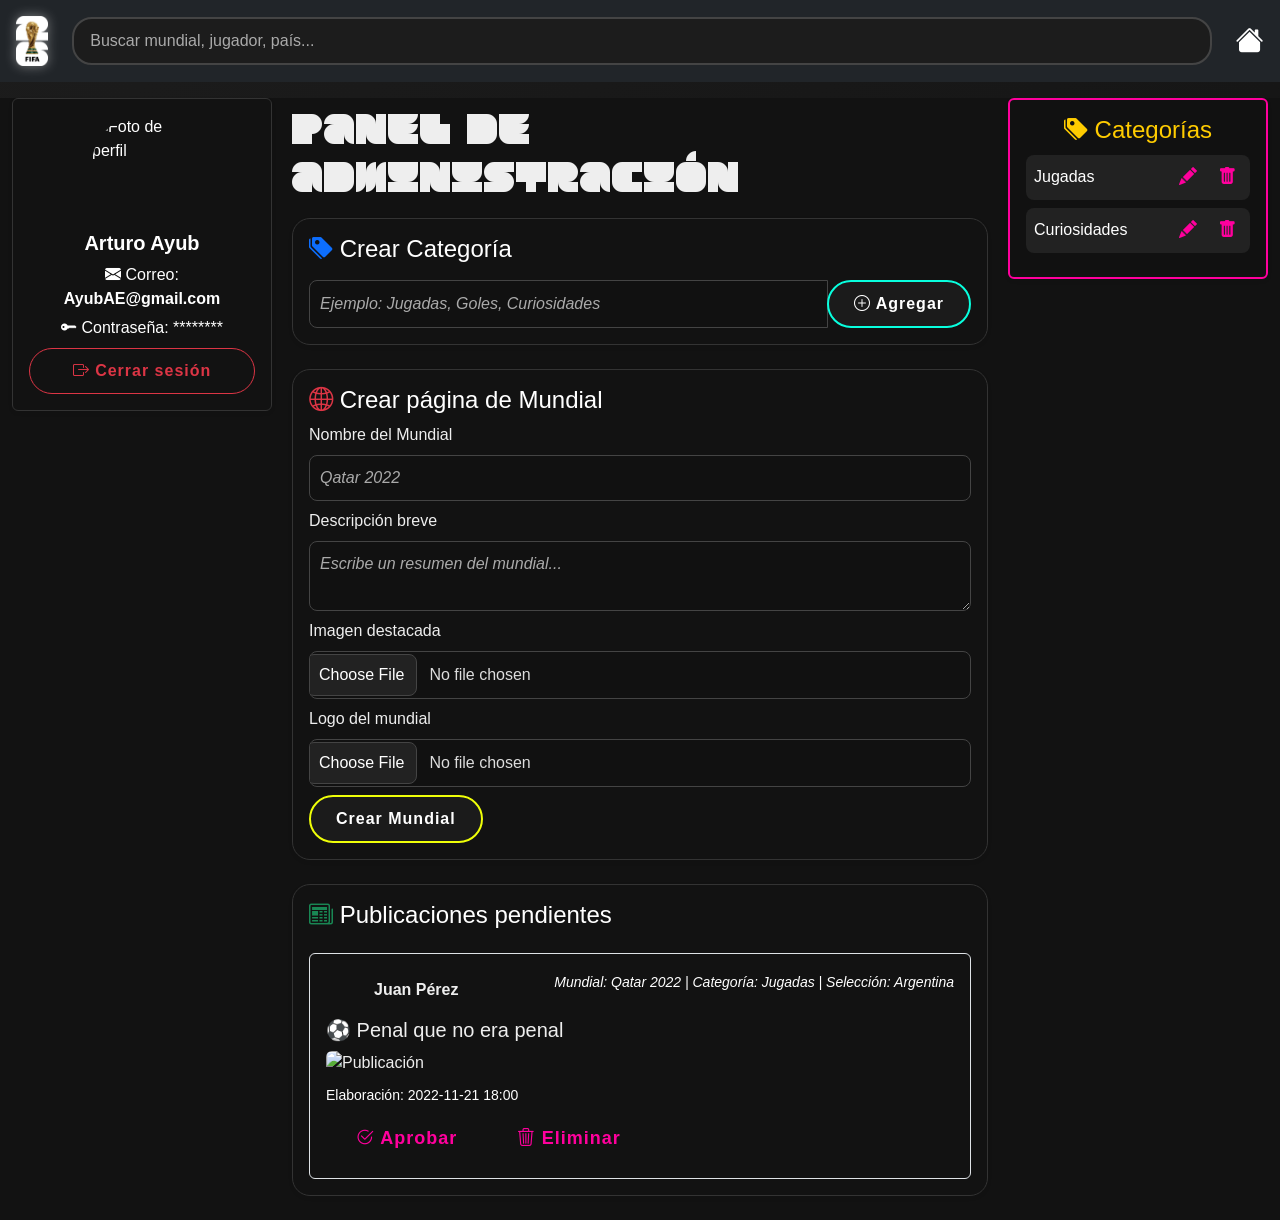
==== Admin.html @ 7e62f807 "subida inicial" ====
<!DOCTYPE html>
<html lang="es">

<head>
  <meta charset="UTF-8">
  <meta name="viewport" content="width=device-width, initial-scale=1.0">
  <title>Administrador</title>
  <link rel="stylesheet" href="css/bootstrap.css">
  <link rel="stylesheet" href="https://cdn.jsdelivr.net/npm/bootstrap-icons@1.11.3/font/bootstrap-icons.css">
  <link rel="stylesheet" href="css/Admin.css">
</head>

<body>

  <!-- HEADER -->
  <header class="d-flex justify-content-between align-items-center p-3 bg-dark text-white">
    <div class="logo">
      <img src="img/2.png" alt="Logo Mundial" style="height:50px;">
    </div>
    <div class="flex-grow-1 mx-4">
      <input type="text" class="form-control buscador" placeholder="Buscar mundial, jugador, país...">
    </div>
    <div class="inicio">
      <a href="index.html" class="text-white"><i class="bi bi-house-fill fs-3"></i></a>
    </div>
  </header>

  <!-- MENSAJES Y TOAST -->
  <div class="container mt-3" id="mensajes"></div>
  <div class="toast-container position-fixed top-0 end-0 p-3" id="toastContainer" style="z-index:2000;"></div>

  <!-- GRID PRINCIPAL -->
  <main class="admin-grid container-fluid">

    <!-- INFO DEL ADMINISTRADOR-->
    <aside class="sidebar p-3 rounded shadow-sm">
      <img src="https://upload.wikimedia.org/wikipedia/commons/c/c7/Arturo-elias-ayub_%28cropped%29.jpg"
        alt="Foto de perfil" class="perfil rounded-circle mb-3" style="width:100px;height:100px;">
      <h5 class="fw-bold">Arturo Ayub</h5>
      <p><i class="bi bi-envelope-fill"></i> Correo: <span class="fw-semibold">AyubAE@gmail.com</span></p>
      <p><i class="bi bi-key-fill"></i> Contraseña: ********</p>
      <button class="btn btn-outline-danger w-100 mt-2" onclick="cerrarSesion()">
        <i class="bi bi-box-arrow-right"></i> Cerrar sesión
      </button>
    </aside>

    <section class="contenido">
      <h1 class="mb-4">Panel de Administración</h1>

      <!-- Crear Categoría -->
      <div class="card p-3 mb-4 shadow-sm">
        <h4><i class="bi bi-tags-fill text-primary"></i> Crear Categoría</h4>
        <div class="input-group mt-2">
          <input type="text" class="form-control" placeholder="Ejemplo: Jugadas, Goles, Curiosidades">
          <button class="btn btn-success" onclick="crearCategoria()">
            <i class="bi bi-plus-circle"></i> Agregar
          </button>
        </div>
      </div>

      <!-- Crear Mundial -->
      <div class="card p-3 mb-4 shadow-sm">
        <h4><i class="bi bi-globe2 text-danger"></i> Crear página de Mundial</h4>
        <form>
          <div class="mb-2">
            <label class="form-label">Nombre del Mundial</label>
            <input type="text" class="form-control" placeholder="Qatar 2022">
          </div>
          <div class="mb-2">
            <label class="form-label">Descripción breve</label>
            <textarea class="form-control" rows="2" placeholder="Escribe un resumen del mundial..."></textarea>
          </div>
          <div class="mb-2">
            <label class="form-label">Imagen destacada</label>
            <input type="file" class="form-control" accept=".png, .jpg, .jpeg">
          </div>
          <div class="mb-2">
            <label class="form-label">Logo del mundial</label>
            <input type="file" class="form-control" accept=".png, .jpg, .jpeg">
          </div>
          <button type="button" class="btn btn-primary" onclick="crearMundial()">Crear Mundial</button>
        </form>
      </div>

      <!-- Publicaciones pendientes -->
      <div class="card p-3 mb-4 shadow-sm">
        <h4><i class="bi bi-newspaper text-success"></i> Publicaciones pendientes</h4>
        <div class="card-publicacion p-3 border rounded mt-3">
          <div class="pub-header d-flex justify-content-between">
            <div class="usuario d-flex align-items-center">
              <div class="avatar rounded-circle me-2"
                style="width:40px;height:40px;background-size:cover;background-image:url('https://i.pinimg.com/736x/79/9e/10/799e104095a372e5dfef0f0bb4b37b97.jpg');">
              </div>
              <span class="fw-semibold">Juan Pérez</span>
            </div>
            <div class="detalle text-muted">
              <small>Mundial: Qatar 2022 | Categoría: Jugadas | Selección: Argentina</small>
            </div>
          </div>
          <h5 class="mt-2">⚽ Penal que no era penal</h5>
          <div class="media my-2">
            <img src="https://a.espncdn.com/photo/2020/0331/r684914_1296x729_16-9.jpg" alt="Publicación"
              class="img-fluid rounded">
          </div>
          <div class="fechas text-muted mb-2">
            <small>Elaboración: 2022-11-21 18:00</small>
          </div>
          <div class="acciones">
            <button class="btn btn-success btn-sm" onclick="aprobarPublicacion(this)">
              <i class="bi bi-check2-circle"></i> Aprobar
            </button>
            <button class="btn btn-danger btn-sm" onclick="eliminarPublicacion(this)">
              <i class="bi bi-trash3"></i> Eliminar
            </button>
          </div>
        </div>
      </div>

    </section>
    <!-- CATEGORÍAS -->
    <aside class="categorias-box p-3 rounded shadow-sm">
      <h4><i class="bi bi-tags-fill"></i> Categorías</h4>
      <ul id="listaCategorias">
        <li>
          <span class="categoria-nombre">Jugadas</span>
          <div class="acciones">
            <button class="btn-editar"><i class="bi bi-pencil-fill"></i></button>
            <button class="btn-eliminar"><i class="bi bi-trash-fill"></i></button>
          </div>
        </li>
        <li>
          <span class="categoria-nombre">Curiosidades</span>
          <div class="acciones">
            <button class="btn-editar"><i class="bi bi-pencil-fill"></i></button>
            <button class="btn-eliminar"><i class="bi bi-trash-fill"></i></button>
          </div>
        </li>
      </ul>
    </aside>

    <!-- CONTENIDO PRINCIPAL -->

  </main>

  <!-- JS -->
  <script src="js/Admin.js"></script>
  <script src="https://cdn.jsdelivr.net/npm/@popperjs/core@2.11.8/dist/umd/popper.min.js"></script>
  <script src="https://cdn.jsdelivr.net/npm/bootstrap@5.3.3/dist/js/bootstrap.min.js"></script>
</body>
</html>
---- css/Admin.css ----
body {
  margin: 0;
  padding: 0;
  font-family: 'Segoe UI', Tahoma, Geneva, Verdana, sans-serif;
  background: linear-gradient(135deg, #1c1c1c, #111);
  color: #252525;
}

/* FUENTE FIFA */
@font-face {
  font-family: 'fifa-26';
  src: url('Fuentes/fifa-26.ttf');
  font-weight: normal;
  font-style: normal;
}

h1 {
  font-family: 'fifa-26';
}

/* HEADER */
header {
  background: transparent;
  padding: 20px 40px;
  display: flex;
  align-items: center;
  justify-content: space-between;
  backdrop-filter: blur(8px);
  -webkit-backdrop-filter: blur(8px);
}

header .logo img {
  max-height: 55px;
  filter: drop-shadow(0 0 6px rgba(255,255,255,0.4));
  transition: transform 0.3s ease;
}
header .logo img:hover {
  transform: scale(1.05);
}

header .form-control {
  background-color: #1c1c1c;
  color: #f1f1f1;
  border: 2px solid #444;
  border-radius: 20px;
  padding: 10px 16px;
  transition: border-color .25s ease, color .25s ease, box-shadow .25s ease;
}
header .form-control::placeholder { color: #aaa; }
header .form-control:focus {
  color: #00ffcc;
  border-color: #00ffcc !important;
  background-color: #1c1c1c;
  outline: none;
  box-shadow: 0 0 12px rgba(0,255,178,0.6) !important;
}

.inicio i {
  font-size: 1.8rem;
  cursor: pointer;
  color: #ffffff;
  transition: transform 0.2s ease, color 0.3s ease;
}
.inicio i:hover { transform: scale(1.2); color: #00c3ff; }

/* NAV */
nav a {
  color: #fff;
  text-decoration: none;
  margin: 0 15px;
  font-weight: 600;
  position: relative;
  transition: color 0.3s ease;
}
nav a::after {
  content: '';
  position: absolute;
  width: 0%;
  height: 2px;
  bottom: -4px;
  left: 0;
  background: #00ffb2;
  transition: width 0.3s ease;
}
nav a:hover { color: #00ffb2; }
nav a:hover::after { width: 100%; }

/* LAYOUT GRID */
.admin-grid {
  display: grid;
  grid-template-columns: 260px 1fr 260px; /* sidebar - contenido - categorias */
  gap: 20px;
  align-items: start;
  background-color: #121212;
  color: #ffffff;
}


aside {
  background: #1a1a1a;
  color: #fff;
  padding: 16px;
  box-shadow: 0 0 10px rgba(255,255,255,0.05);
}
.aside h5{
  align-content: center;
}
/* SIDEBAR */
.sidebar {
  grid-column: 1;
  position: sticky;
  top: 70px; /* ajustado al header */
  height: fit-content;
  background: #121212;
  border: 1px solid #333;
  border-radius: 12px;
  box-shadow: 0 0 12px rgba(0,255,178,0.15);
}
.sidebar h5 {
    text-align: center;
}
.sidebar img.perfil { display: block; margin: 0 auto 15px; }
.sidebar p { text-align: center; margin: 5px 0; }
.sidebar button { display: block; margin: 15px auto 0; }

/* CONTENIDO */
.contenido {
  grid-column: 2;
  align-self: start;
  margin-top: 0 !important; /* evita que se baje */
}
.contenido h1 { color: #eee; }

/* CARDS */
.card {
  background: #121212;
  border-radius: 18px;
  border: 1px solid #333;
  box-shadow: 0 0 15px rgba(0,255,178,0.2);
  color: #eee;
}
.card h4 { color: #ffffff; }

.detalle.text-muted { color: #ffffff !important; font-style: italic; }
.fechas.text-muted { color: #ffffff !important; font-weight: 500; }

/* FORMULARIOS */
.card input, .card textarea, .card select {
  background: #111;
  color: #fff;
  border: 1px solid #444;
  border-radius: 10px;
  transition: 0.3s;
}
.card input:focus, .card textarea:focus, .card select:focus {
  border-color: #00ffcc;
  box-shadow: 0 0 12px rgba(0,255,178,.5);
  outline: none;
}

.contenido input.form-control::placeholder,
.contenido textarea.form-control::placeholder,
.contenido select.form-control::placeholder {
  color: #aaa;
  font-style: italic;
}
.contenido input.form-control,
.contenido select.form-control,
.contenido textarea.form-control {
  padding: 10px;
  border-radius: 8px;
  border: 1px solid #444;
  background: #111;
  color: #fff;
}
.contenido input.form-control:focus,
.contenido select.form-control:focus,
.contenido textarea.form-control:focus {
  border-color: #ff0080;
  box-shadow: 0 0 10px rgba(255,0,128,.5);
}
.contenido input[type="file"].form-control {
  background: #111;
  color: #ddd;
  border: 1px solid #444;
  padding: 8px;
}
.contenido input[type="file"]::file-selector-button {
  background: #222;
  color: #fff;
  border: 1px solid #444;
  border-radius: 8px;
  padding: 8px 12px;
  cursor: pointer;
  transition: .2s;
}
.contenido input[type="file"]:hover::file-selector-button { background: #333; }

/* BOTONES */
.btn {
  border-radius: 25px !important;
  font-weight: bold;
  transition: 0.3s;
  padding: 10px 25px;
  font-size: 16px;
  cursor: pointer;
  letter-spacing: 1px;
}
.btn-primary {
  background: #1b1b1b;
  border: 2px solid #efff08;
}
.btn-primary:hover {
  background: #efff08; color: #1b1b1b;
  box-shadow: 0 0 12px rgba(2,82,44,0.7);
}
.btn-success {
  background: #1b1b1b;
  border: 2px solid #08ffde;
}
.btn-success:hover {
  background: #08ffde; color: #1b1b1b;
  box-shadow: 0 0 12px rgba(2,82,44,0.7);
}
.btn-danger {
  background: #1b1b1b;
  border: 2px solid #ff08f3;
}
.btn-danger:hover {
  background:#ff08f3; color: #1b1b1b;
  box-shadow: 0 0 12px rgba(255,0,68,.7);
}
.btn-secondary {
  background: #444;
  border: none;
}
.btn-secondary:hover {
  background: #666;
  box-shadow: 0 0 12px rgba(255,255,255,.3);
}

/* CATEGORÍAS */
.categorias-box {
  grid-column: 3;
  position: sticky;
  top: 70px; /* ajustado al header */
  width: 100%;
  max-width: 260px;
  background: #111;
  color: #fff;
  border: 2px solid #ff009d;
  border-radius: 12px;
  padding: 15px;
  box-shadow: 0 0 15px rgba(255,0,157,0.6);
  z-index: 100;
}
.categorias-box h4 {
  color: #ffcc00;
  margin-bottom: 10px;
  text-align: center;
}
.categorias-box ul {
  list-style: none;
  padding: 0;
  margin: 0;
}
.categorias-box li {
  background: #222;
  margin-bottom: 8px;
  padding: 8px;
  border-radius: 8px;
  display: flex;
  justify-content: space-between;
  align-items: center;
  transition: 0.3s;
}
.categorias-box li:hover {
  background: #333;
  box-shadow: 0 0 10px cyan;
}
.categoria-nombre { flex-grow: 1; color: #fff; }
.categorias-box input[type="text"] {
  background:transparent;            /* Fondo negro */
  border: none;                /* Sin bordes */
  border-bottom: 2px solid #ff009d; /* Línea inferior */
  color: #fff;                 /* Texto blanco */
  font-size: 1rem;
  flex-grow: 1;
  padding: 4px 6px;
  outline: none;
  border-radius: 0;
  transition: border-color 0.3s;
}

.categorias-box input[type="text"]:focus {
  border-bottom-color: #00f7ff; /* Al enfocar cambia el color */
}

/* botones editar/eliminar */
.acciones button {
  background: none;
  border: none;
  color: #ff009d;
  font-size: 18px;
  cursor: pointer;
  margin-left: 5px;
  transition: 0.3s;
}
.acciones button:hover { color: #00f7ff; }

/* RESPONSIVIDAD */
@media (max-width: 992px) {
  .admin-grid { grid-template-columns: 1fr; }
  .sidebar, .contenido, .categorias-box {
    grid-column: 1;
    position: relative;
    top: auto;
  }
  .categorias-box { margin-top: 1rem; max-width: none; width: auto; }
}
@media (max-width: 768px) {
  .sidebar { order: -1; margin-bottom: 20px; }
}
@media (max-width: 480px) {
  body { font-size: 14px; }
  .card { padding: 10px; }
  .btn { font-size: 0.85rem; padding: 8px 14px; }
  header .form-control { width: 100%; font-size: 0.9rem; }
}
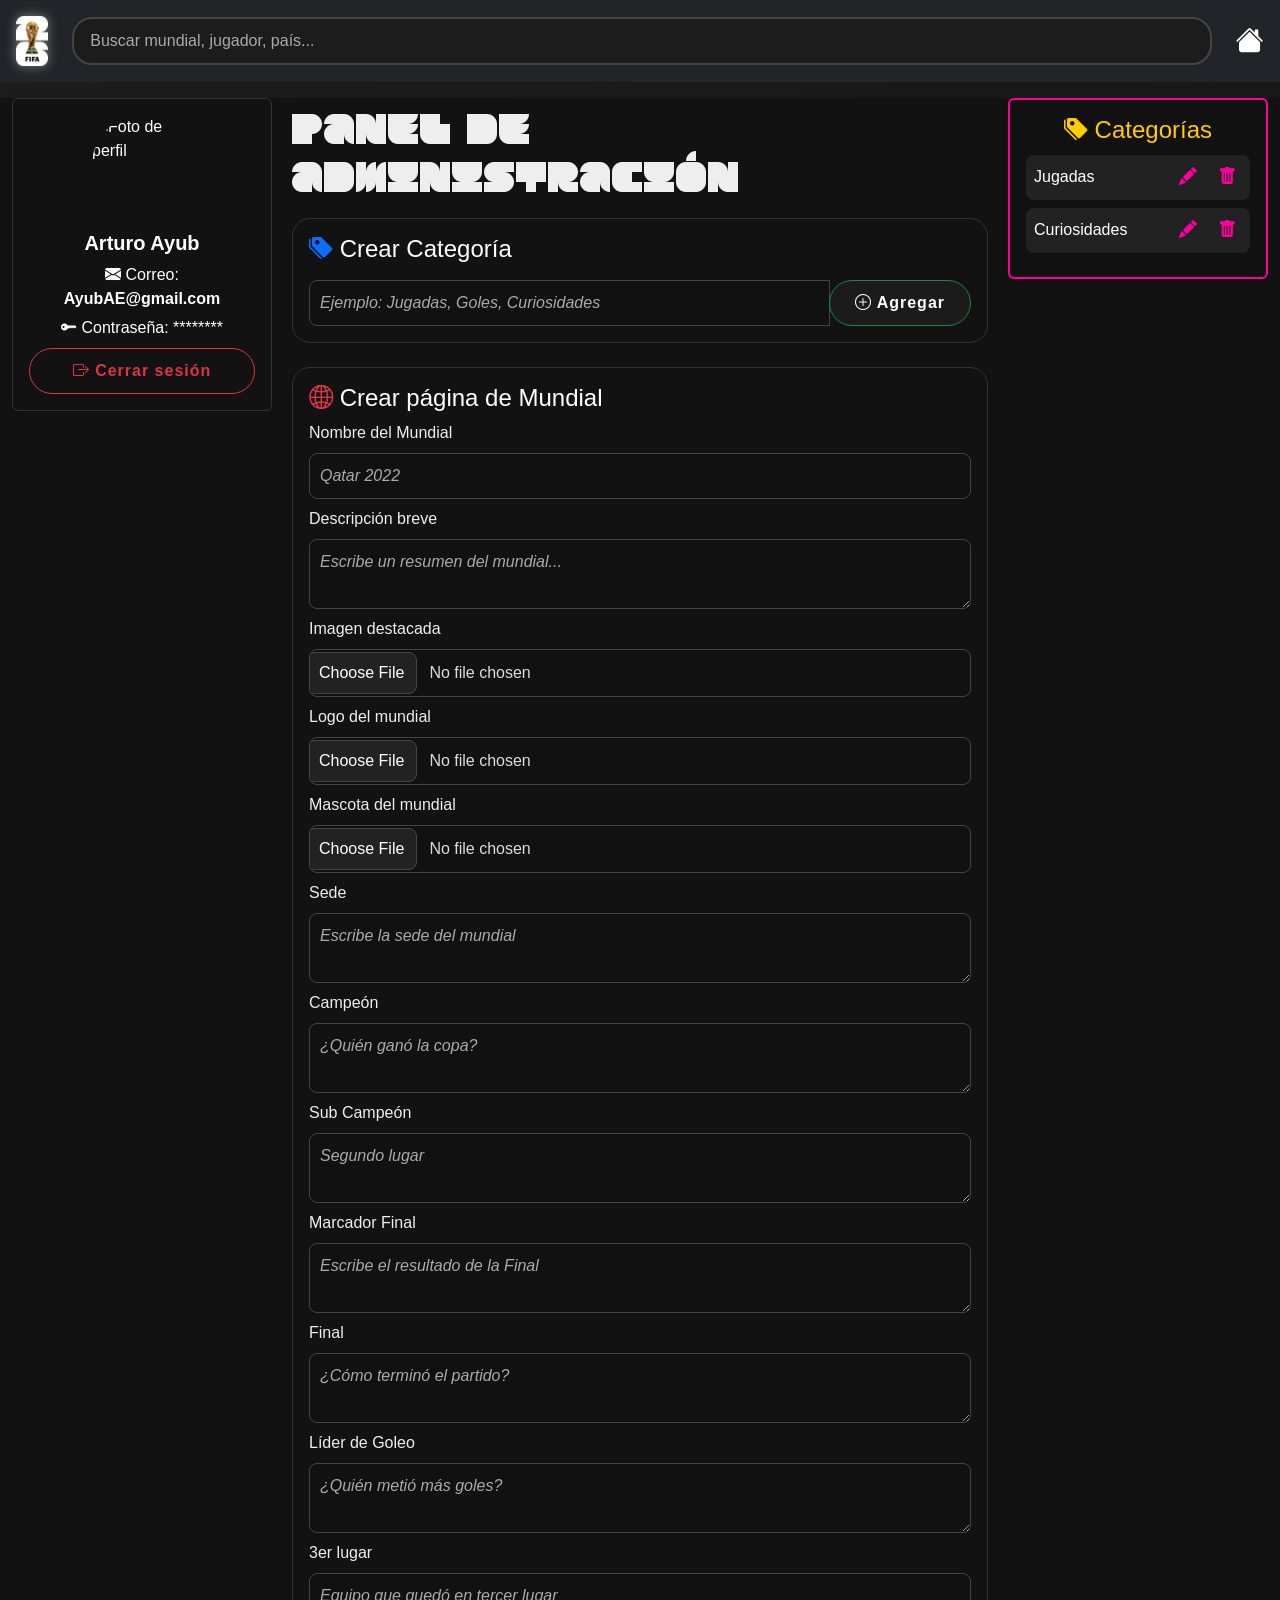
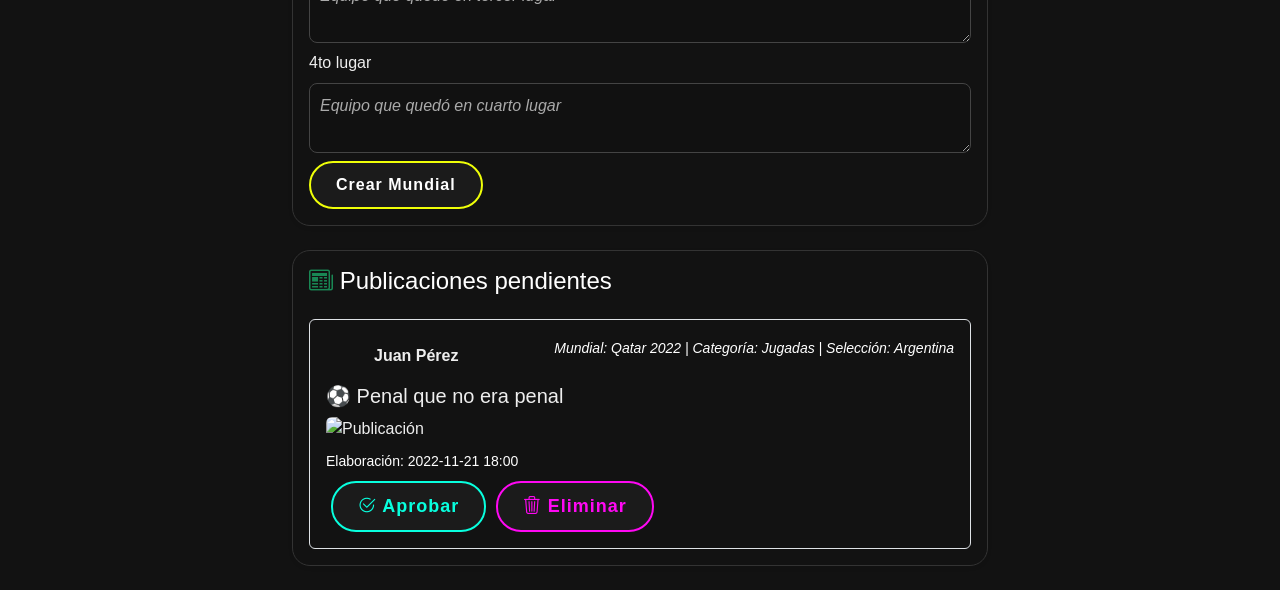
==== commit 58e24463: "Agregué atributos en las páginas del mundial" ====
--- a/Admin.html
+++ b/Admin.html
@@ -78,6 +78,42 @@
             <label class="form-label">Logo del mundial</label>
             <input type="file" class="form-control" accept=".png, .jpg, .jpeg">
           </div>
+          <div class="mb-2">
+            <label class="form-label">Mascota del mundial</label>
+            <input type="file" class="form-control" accept=".png, .jpg, .jpeg">
+          </div>
+          <div class="mb-2">
+            <label class="form-label">Sede</label>
+            <textarea class="form-control" rows="2" placeholder="Escribe la sede del mundial"></textarea>
+          </div>
+          <div class="mb-2">
+            <label class="form-label">Campeón</label>
+            <textarea class="form-control" rows="2" placeholder="¿Quién ganó la copa?"></textarea>
+          </div>
+             <div class="mb-2">
+            <label class="form-label">Sub Campeón</label>
+            <textarea class="form-control" rows="2" placeholder="Segundo lugar"></textarea>
+          </div>
+          <div class="mb-2">
+            <label class="form-label">Marcador Final</label>
+            <textarea class="form-control" rows="2" placeholder="Escribe el resultado de la Final"></textarea>
+          </div>
+           <div class="mb-2">
+            <label class="form-label">Final</label>
+            <textarea class="form-control" rows="2" placeholder="¿Cómo terminó el partido?"></textarea>
+          </div>
+            <div class="mb-2">
+            <label class="form-label">Líder de Goleo</label>
+            <textarea class="form-control" rows="2" placeholder="¿Quién metió más goles?"></textarea>
+          </div>
+           <div class="mb-2">
+            <label class="form-label">3er lugar</label>
+            <textarea class="form-control" rows="2" placeholder="Equipo que quedó en tercer lugar"></textarea>
+          </div>
+           <div class="mb-2">
+            <label class="form-label">4to lugar</label>
+            <textarea class="form-control" rows="2" placeholder="Equipo que quedó en cuarto lugar"></textarea>
+          </div>
           <button type="button" class="btn btn-primary" onclick="crearMundial()">Crear Mundial</button>
         </form>
       </div>
--- a/css/Admin.css
+++ b/css/Admin.css
@@ -216,27 +216,37 @@
 }
 .btn-success {
   background: #1b1b1b;
-  border: 2px solid #08ffde;
+
 }
 .btn-success:hover {
   background: #08ffde; color: #1b1b1b;
   box-shadow: 0 0 12px rgba(2,82,44,0.7);
-}
-.btn-danger {
-  background: #1b1b1b;
-  border: 2px solid #ff08f3;
-}
-.btn-danger:hover {
-  background:#ff08f3; color: #1b1b1b;
-  box-shadow: 0 0 12px rgba(255,0,68,.7);
-}
-.btn-secondary {
-  background: #444;
-  border: none;
-}
-.btn-secondary:hover {
-  background: #666;
-  box-shadow: 0 0 12px rgba(255,255,255,.3);
+ 
+}
+.acciones .btn-success {
+  background: #1b1b1b !important;
+  color: #08ffde !important;
+  border: 2px solid #08ffde !important;
+  transition: all 0.3s ease;
+}
+
+.acciones .btn-success:hover {
+  background: #08ffde !important;
+  color: #1b1b1b !important;
+  box-shadow: 0 0 8px rgba(8, 255, 222, 0.5) !important;
+}
+
+.acciones .btn-danger {
+  background: #1b1b1b !important;
+  color: #ff08f3 !important;
+  border: 2px solid #ff08f3 !important;
+  transition: all 0.3s ease;
+}
+
+.acciones .btn-danger:hover {
+  background: #ff08f3 !important;
+  color: #1b1b1b !important;
+  box-shadow: 0 0 8px rgba(255, 8, 243, 0.5) !important;
 }
 
 /* CATEGORÍAS */
